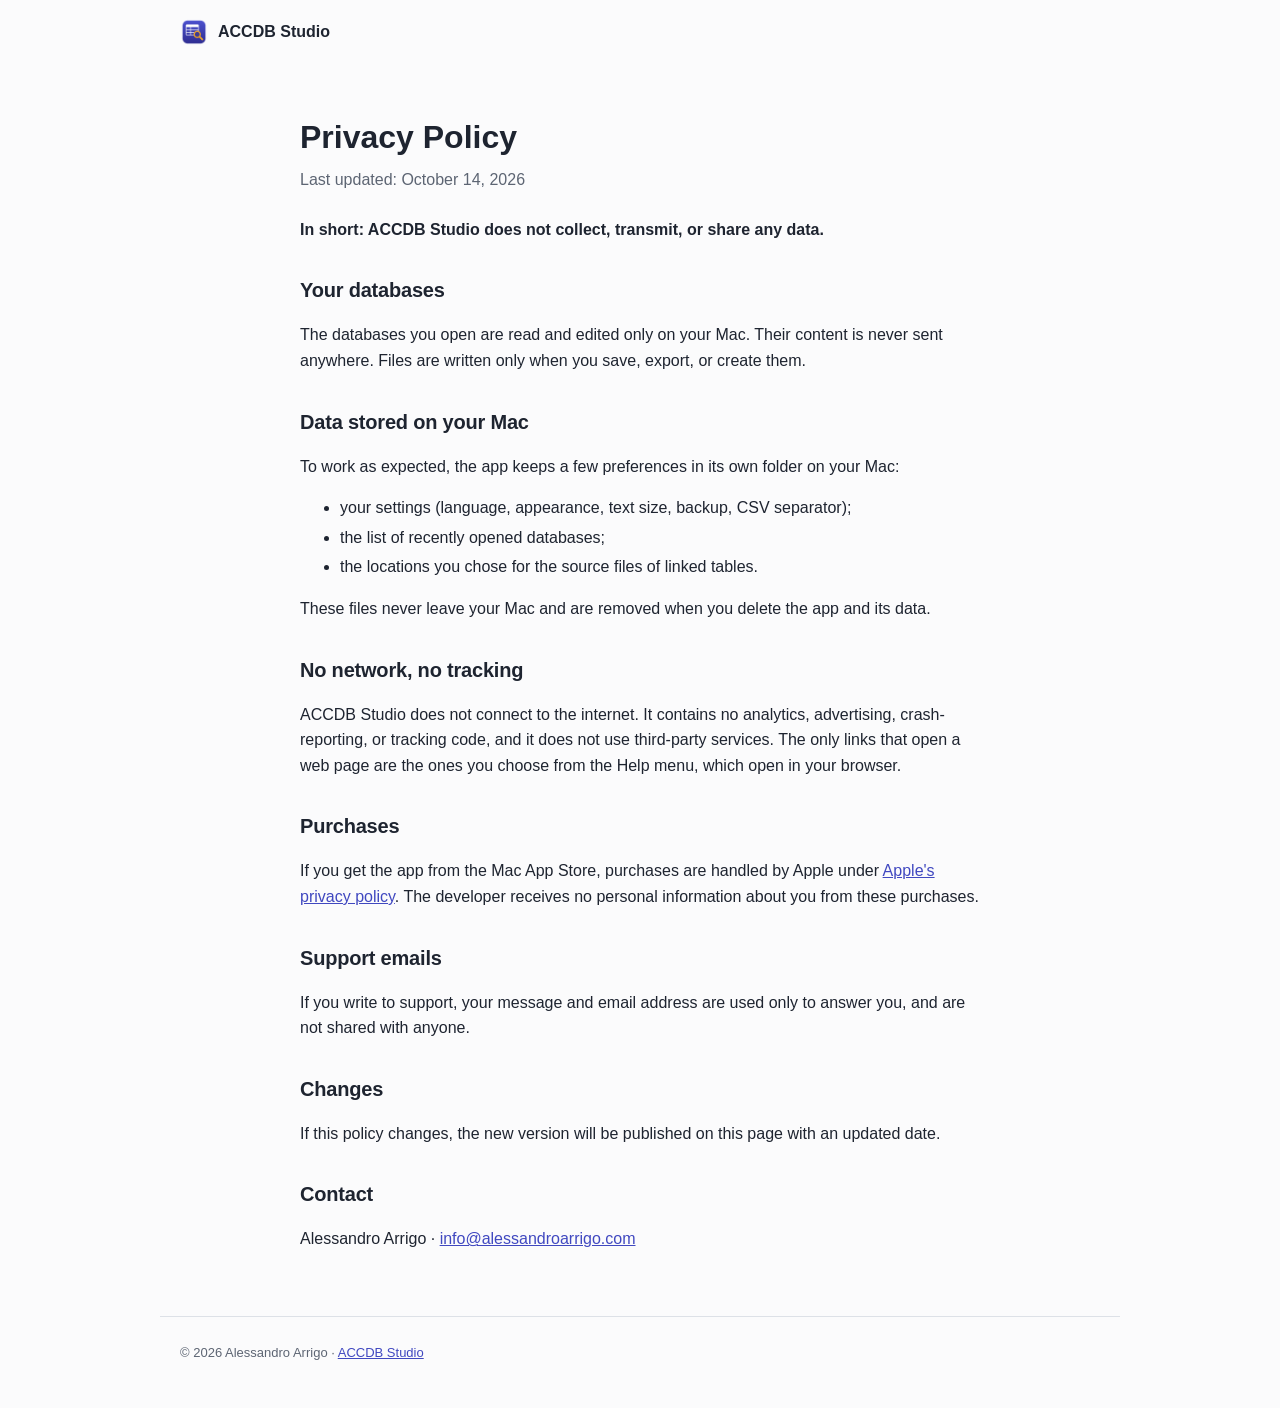
==== privacy.html @ d4c4d699 "Pagina di supporto e informativa sulla privacy Co-Authored-By: Claude Opus 5.5 (1M context) <noreply" ====
<!doctype html>
<html lang="en">
<head>
  <meta charset="utf-8">
  <meta name="viewport" content="width=device-width, initial-scale=1">
  <title>Privacy Policy — ACCDB Studio</title>
  <meta name="description" content="ACCDB Studio does not collect, transmit, or share any personal data.">
  <link rel="icon" href="favicon.png">
  <link rel="stylesheet" href="style.css">
</head>
<body>
<header>
  <nav><img src="icon.png" alt=""><a href="./">ACCDB Studio</a></nav>
</header>

<main class="prose">
  <h1>Privacy Policy</h1>
  <p class="date">Last updated: October 14, 2026</p>

  <p><b>In short: ACCDB Studio does not collect, transmit, or share any data.</b></p>

  <h2>Your databases</h2>
  <p>The databases you open are read and edited only on your Mac. Their content is never sent anywhere.
     Files are written only when you save, export, or create them.</p>

  <h2>Data stored on your Mac</h2>
  <p>To work as expected, the app keeps a few preferences in its own folder on your Mac:</p>
  <ul>
    <li>your settings (language, appearance, text size, backup, CSV separator);</li>
    <li>the list of recently opened databases;</li>
    <li>the locations you chose for the source files of linked tables.</li>
  </ul>
  <p>These files never leave your Mac and are removed when you delete the app and its data.</p>

  <h2>No network, no tracking</h2>
  <p>ACCDB Studio does not connect to the internet. It contains no analytics, advertising, crash-reporting,
     or tracking code, and it does not use third-party services. The only links that open a web page are the
     ones you choose from the Help menu, which open in your browser.</p>

  <h2>Purchases</h2>
  <p>If you get the app from the Mac App Store, purchases are handled by Apple under
     <a href="https://www.apple.com/legal/privacy/">Apple's privacy policy</a>. The developer receives no personal
     information about you from these purchases.</p>

  <h2>Support emails</h2>
  <p>If you write to support, your message and email address are used only to answer you, and are not shared
     with anyone.</p>

  <h2>Changes</h2>
  <p>If this policy changes, the new version will be published on this page with an updated date.</p>

  <h2>Contact</h2>
  <p>Alessandro Arrigo · <a href="mailto:info@alessandroarrigo.com">info@alessandroarrigo.com</a></p>
</main>

<footer>
  <p>© 2026 Alessandro Arrigo · <a href="./">ACCDB Studio</a></p>
</footer>
</body>
</html>
---- style.css ----
:root {
  --ink: #1e2430;
  --muted: #5d6573;
  --paper: #fbfbfc;
  --card: #ffffff;
  --line: #dde1e7;
  --accent: #4048c0;
  --accent-soft: #e2e4fa;
  --amber: #f5a623;
}
@media (prefers-color-scheme: dark) {
  :root {
    --ink: #e4e7ec;
    --muted: #a0a8b6;
    --paper: #1c1f26;
    --card: #23272f;
    --line: #343a46;
    --accent: #9aa2ff;
    --accent-soft: #2e3266;
  }
}
* { box-sizing: border-box; }
html { -webkit-text-size-adjust: 100%; }
body {
  margin: 0;
  background: var(--paper);
  color: var(--ink);
  font: 16px/1.6 -apple-system, BlinkMacSystemFont, "SF Pro Text", "Segoe UI", Helvetica, Arial, sans-serif;
}
a { color: var(--accent); }
main, header, footer { max-width: 960px; margin: 0 auto; padding: 0 20px; }

.hero { text-align: center; padding: 64px 20px 40px; }
.hero img { width: 128px; height: 128px; }
.hero h1 { font-size: 40px; margin: 12px 0 4px; letter-spacing: -0.02em; }
.hero p { font-size: 19px; color: var(--muted); margin: 0 auto; max-width: 620px; }
.badge {
  display: inline-block; margin-top: 22px; padding: 7px 16px; border-radius: 999px;
  background: var(--accent-soft); color: var(--accent); font-weight: 600; font-size: 14px;
}

h2 { font-size: 24px; margin: 48px 0 16px; letter-spacing: -0.01em; }
.grid { display: grid; grid-template-columns: repeat(auto-fill, minmax(260px, 1fr)); gap: 14px; }
.card { background: var(--card); border: 1px solid var(--line); border-radius: 12px; padding: 18px 20px; }
.card h3 { margin: 0 0 6px; font-size: 16px; }
.card p { margin: 0; color: var(--muted); font-size: 14.5px; }

dl { margin: 0; }
dt { font-weight: 600; margin-top: 18px; }
dd { margin: 4px 0 0; color: var(--muted); }

.contact {
  background: var(--card); border: 1px solid var(--line); border-left: 4px solid var(--amber);
  border-radius: 12px; padding: 18px 22px; margin-top: 8px;
}
.contact p { margin: 4px 0; }

.prose { max-width: 720px; }
.prose h1 { font-size: 32px; margin: 48px 0 4px; }
.prose .date { color: var(--muted); margin: 0 0 24px; }
.prose h2 { font-size: 20px; margin: 32px 0 8px; }
.prose li { margin: 4px 0; }

nav { display: flex; align-items: center; gap: 10px; padding: 18px 0; }
nav img { width: 28px; height: 28px; }
nav a { color: var(--ink); text-decoration: none; font-weight: 600; }

footer {
  margin-top: 64px; padding-top: 22px; padding-bottom: 40px; border-top: 1px solid var(--line);
  color: var(--muted); font-size: 13px;
}
footer p { margin: 4px 0; }

@media (max-width: 520px) {
  .hero { padding-top: 40px; }
  .hero h1 { font-size: 32px; }
  .hero p { font-size: 17px; }
}
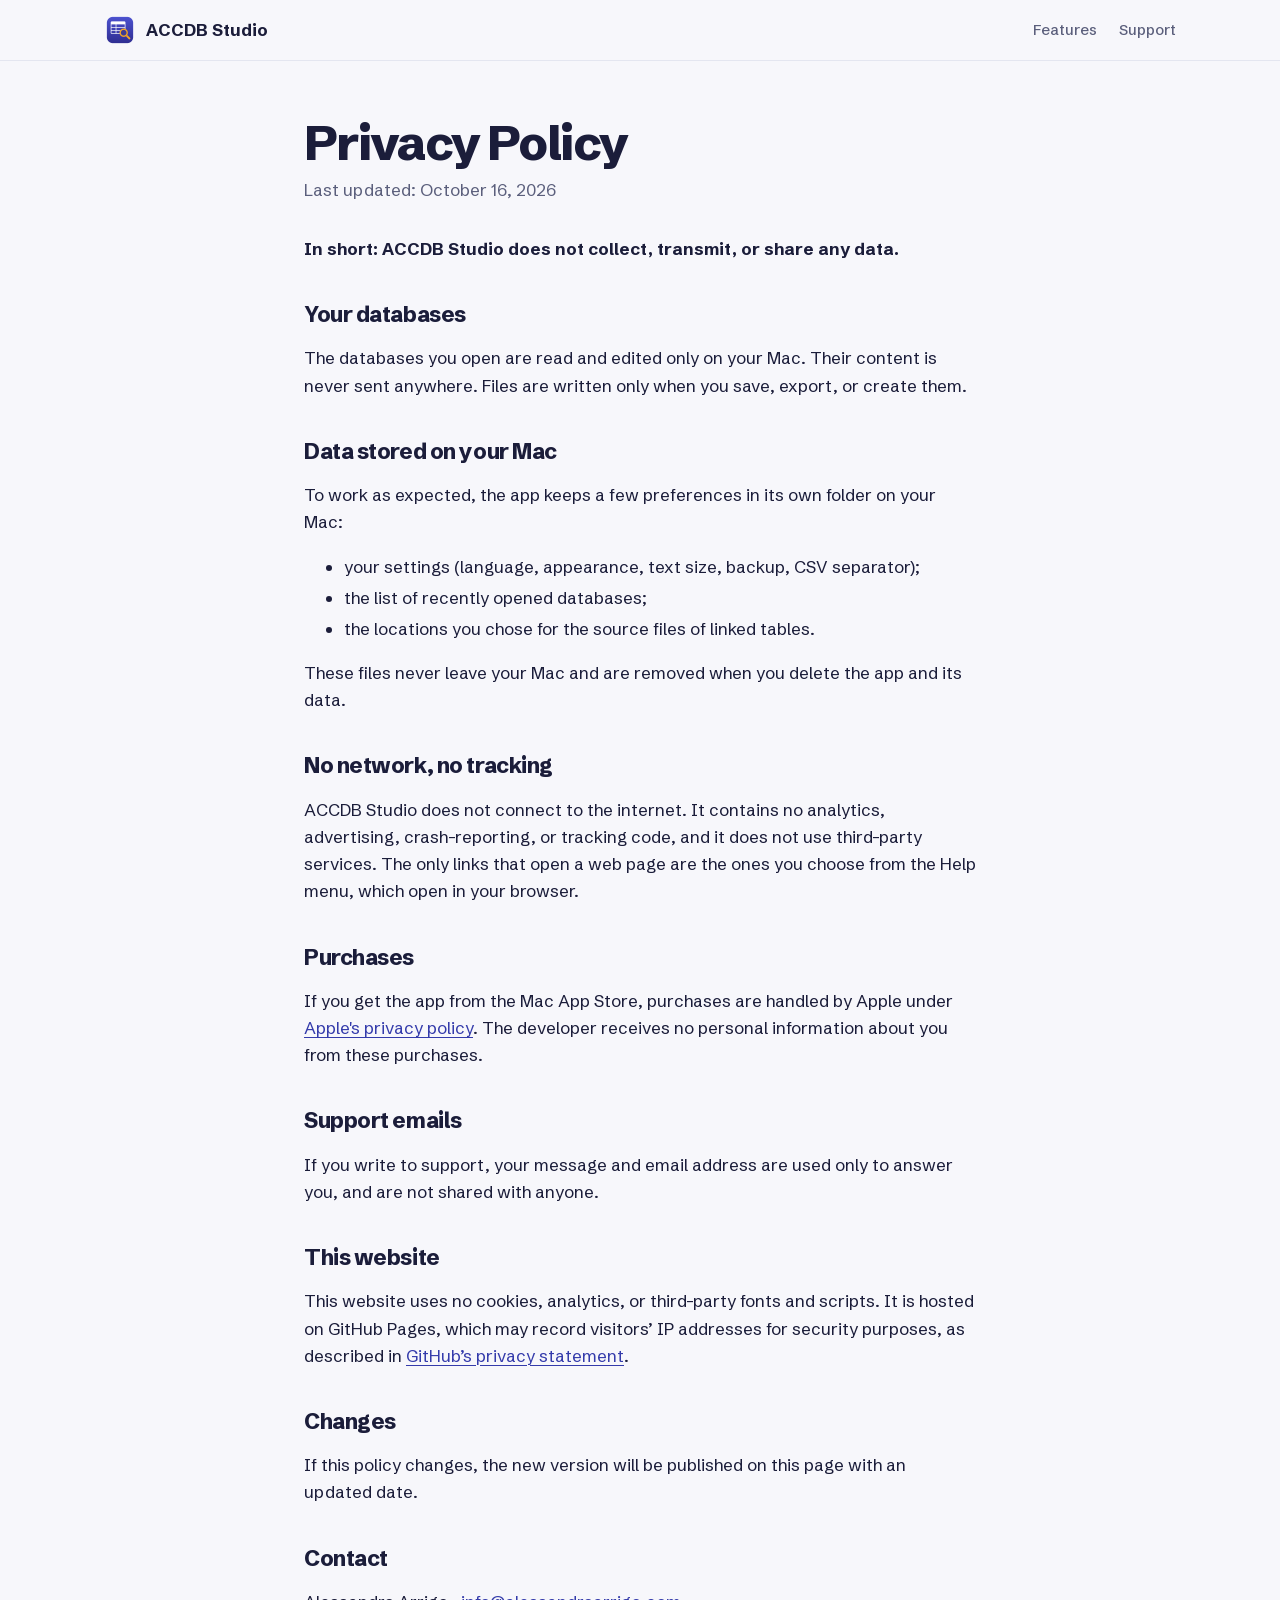
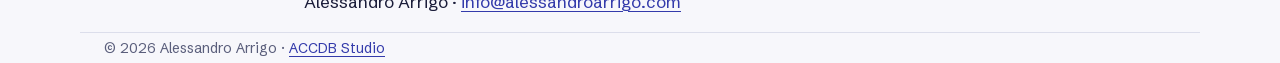
==== commit 8b8ca083: "New design with screenshots, self-hosted fonts, updated content - Screenshot carousel (datasheet, fi" ====
--- a/privacy.html
+++ b/privacy.html
@@ -5,17 +5,24 @@
   <meta name="viewport" content="width=device-width, initial-scale=1">
   <title>Privacy Policy — ACCDB Studio</title>
   <meta name="description" content="ACCDB Studio does not collect, transmit, or share any personal data.">
+  <meta name="color-scheme" content="light dark">
   <link rel="icon" href="favicon.png">
   <link rel="stylesheet" href="style.css">
 </head>
 <body>
-<header>
-  <nav><img src="icon.png" alt=""><a href="./">ACCDB Studio</a></nav>
+<header class="top">
+  <div class="wrap top-row">
+    <a class="brand" href="./"><img src="icon.png" alt="" width="32" height="32"><span>ACCDB Studio</span></a>
+    <nav aria-label="Sections">
+      <a href="./#features">Features</a>
+      <a href="./#support">Support</a>
+    </nav>
+  </div>
 </header>
 
-<main class="prose">
+<main class="wrap prose">
   <h1>Privacy Policy</h1>
-  <p class="date">Last updated: October 14, 2026</p>
+  <p class="date">Last updated: October 16, 2026</p>
 
   <p><b>In short: ACCDB Studio does not collect, transmit, or share any data.</b></p>
 
@@ -46,6 +53,11 @@
   <p>If you write to support, your message and email address are used only to answer you, and are not shared
      with anyone.</p>
 
+  <h2>This website</h2>
+  <p>This website uses no cookies, analytics, or third-party fonts and scripts. It is hosted on GitHub Pages, which
+     may record visitors’ IP addresses for security purposes, as described in
+     <a href="https://docs.github.com/en/site-policy/privacy-policies/github-general-privacy-statement">GitHub’s privacy statement</a>.</p>
+
   <h2>Changes</h2>
   <p>If this policy changes, the new version will be published on this page with an updated date.</p>
 
@@ -53,7 +65,7 @@
   <p>Alessandro Arrigo · <a href="mailto:info@alessandroarrigo.com">info@alessandroarrigo.com</a></p>
 </main>
 
-<footer>
+<footer class="wrap">
   <p>© 2026 Alessandro Arrigo · <a href="./">ACCDB Studio</a></p>
 </footer>
 </body>
--- a/style.css
+++ b/style.css
@@ -1,78 +1,236 @@
+/* ACCDB Studio — sito di supporto. Font ospitati qui (licenza SIL OFL, vedi fonts/). */
+@font-face {
+  font-family: "Schibsted Grotesk";
+  src: url("fonts/schibsted-grotesk-latin.woff2") format("woff2");
+  font-weight: 400 900;
+  font-display: swap;
+  unicode-range: U+0000-00FF, U+0131, U+0152-0153, U+02BB-02BC, U+02C6, U+02DA, U+02DC, U+0304, U+0308, U+0329,
+    U+2000-206F, U+20AC, U+2122, U+2191, U+2193, U+2212, U+2215, U+FEFF, U+FFFD;
+}
+@font-face {
+  font-family: "Schibsted Grotesk";
+  src: url("fonts/schibsted-grotesk-latin-ext.woff2") format("woff2");
+  font-weight: 400 900;
+  font-display: swap;
+  unicode-range: U+0100-02BA, U+02BD-02C5, U+02C7-02CC, U+02CE-02D7, U+02DD-02FF, U+0304, U+0308, U+0329,
+    U+1D00-1DBF, U+1E00-1E9F, U+1EF2-1EFF, U+2020, U+20A0-20AB, U+20AD-20C0, U+2113, U+2C60-2C7F, U+A720-A7FF;
+}
+@font-face {
+  font-family: "Spline Sans Mono";
+  src: url("fonts/spline-sans-mono-latin.woff2") format("woff2");
+  font-weight: 400 600;
+  font-display: swap;
+}
+
 :root {
-  --ink: #1e2430;
-  --muted: #5d6573;
-  --paper: #fbfbfc;
-  --card: #ffffff;
-  --line: #dde1e7;
-  --accent: #4048c0;
-  --accent-soft: #e2e4fa;
+  --night: #1b1d3a;      /* testo */
+  --muted: #5b5f7c;
+  --paper: #f7f7fb;      /* sfondo */
+  --raised: #ffffff;
+  --grid: #dcdeeb;       /* linee della griglia, come nel foglio dati */
+  --indigo: #4048c0;
+  --indigo-ink: #343bab; /* link e testo in indaco (contrasto AA) */
+  --indigo-wash: #e6e7fa;
   --amber: #f5a623;
+  --shadow: 0 1px 2px rgb(27 29 58 / 0.06), 0 24px 60px -24px rgb(27 29 58 / 0.35);
+  --sans: "Schibsted Grotesk", -apple-system, BlinkMacSystemFont, "Helvetica Neue", sans-serif;
+  --mono: "Spline Sans Mono", ui-monospace, "SF Mono", Menlo, monospace;
+  color-scheme: light dark;
 }
 @media (prefers-color-scheme: dark) {
   :root {
-    --ink: #e4e7ec;
-    --muted: #a0a8b6;
-    --paper: #1c1f26;
-    --card: #23272f;
-    --line: #343a46;
-    --accent: #9aa2ff;
-    --accent-soft: #2e3266;
+    --night: #e8e9f5;
+    --muted: #a3a7c4;
+    --paper: #14152b;
+    --raised: #1d1f3a;
+    --grid: #30335a;
+    --indigo: #8e96ff;
+    --indigo-ink: #a9afff;
+    --indigo-wash: #272a5c;
+    --shadow: 0 1px 2px rgb(0 0 0 / 0.3), 0 24px 60px -20px rgb(0 0 0 / 0.7);
   }
 }
+
 * { box-sizing: border-box; }
-html { -webkit-text-size-adjust: 100%; }
+html { -webkit-text-size-adjust: 100%; scroll-padding-top: 76px; }
+@media (prefers-reduced-motion: no-preference) { html { scroll-behavior: smooth; } }
 body {
   margin: 0;
   background: var(--paper);
-  color: var(--ink);
-  font: 16px/1.6 -apple-system, BlinkMacSystemFont, "SF Pro Text", "Segoe UI", Helvetica, Arial, sans-serif;
-}
-a { color: var(--accent); }
-main, header, footer { max-width: 960px; margin: 0 auto; padding: 0 20px; }
-
-.hero { text-align: center; padding: 64px 20px 40px; }
-.hero img { width: 128px; height: 128px; }
-.hero h1 { font-size: 40px; margin: 12px 0 4px; letter-spacing: -0.02em; }
-.hero p { font-size: 19px; color: var(--muted); margin: 0 auto; max-width: 620px; }
-.badge {
-  display: inline-block; margin-top: 22px; padding: 7px 16px; border-radius: 999px;
-  background: var(--accent-soft); color: var(--accent); font-weight: 600; font-size: 14px;
-}
-
-h2 { font-size: 24px; margin: 48px 0 16px; letter-spacing: -0.01em; }
-.grid { display: grid; grid-template-columns: repeat(auto-fill, minmax(260px, 1fr)); gap: 14px; }
-.card { background: var(--card); border: 1px solid var(--line); border-radius: 12px; padding: 18px 20px; }
-.card h3 { margin: 0 0 6px; font-size: 16px; }
-.card p { margin: 0; color: var(--muted); font-size: 14.5px; }
-
-dl { margin: 0; }
-dt { font-weight: 600; margin-top: 18px; }
-dd { margin: 4px 0 0; color: var(--muted); }
+  color: var(--night);
+  font: 400 17px/1.6 var(--sans);
+  font-kerning: normal;
+  -webkit-font-smoothing: antialiased;
+}
+img { max-width: 100%; height: auto; display: block; }
+a { color: var(--indigo-ink); text-underline-offset: 0.18em; text-decoration-thickness: 1px; }
+a:hover { text-decoration-thickness: 2px; }
+code { font: 500 0.88em var(--mono); letter-spacing: -0.01em; }
+:focus-visible { outline: 2px solid var(--indigo); outline-offset: 3px; border-radius: 4px; }
+
+.wrap { max-width: 1120px; margin: 0 auto; padding: 0 24px; }
+.visually-hidden {
+  position: absolute; width: 1px; height: 1px; overflow: hidden; clip-path: inset(50%); white-space: nowrap;
+}
+.skip { position: absolute; left: 16px; top: -48px; padding: 8px 14px; background: var(--raised); border-radius: 6px; z-index: 10; }
+.skip:focus { top: 12px; }
+
+/* intestazione */
+.top {
+  position: sticky; top: 0; z-index: 5;
+  background: color-mix(in srgb, var(--paper) 86%, transparent);
+  backdrop-filter: saturate(1.4) blur(14px);
+  -webkit-backdrop-filter: saturate(1.4) blur(14px);
+  border-bottom: 1px solid color-mix(in srgb, var(--grid) 70%, transparent);
+}
+.top-row { display: flex; align-items: center; justify-content: space-between; height: 60px; gap: 16px; }
+.brand { display: flex; align-items: center; gap: 10px; color: var(--night); text-decoration: none; font-weight: 700; font-size: 17px; }
+.top nav { display: flex; gap: 22px; }
+.top nav a { color: var(--muted); text-decoration: none; font-size: 15px; font-weight: 500; }
+.top nav a:hover { color: var(--night); }
+
+/* apertura */
+.hero {
+  display: grid; grid-template-columns: 1fr auto; align-items: center; gap: 40px;
+  padding-top: 88px; padding-bottom: 56px;
+}
+.hero h1 {
+  margin: 0; max-width: 18ch;
+  font-size: clamp(40px, 6.4vw, 76px); line-height: 1.02; font-weight: 800; letter-spacing: -0.035em;
+  text-wrap: balance;
+}
+.lede { margin: 24px 0 0; max-width: 34em; font-size: clamp(18px, 2vw, 21px); line-height: 1.5; color: var(--muted); }
+.lede code { color: var(--night); }
+.store { margin: 32px 0 0; display: flex; flex-wrap: wrap; align-items: center; gap: 12px 18px; }
+.store-badge {
+  display: inline-block; padding: 10px 18px; border-radius: 10px;
+  background: var(--night); color: var(--paper); font-weight: 600; font-size: 15px;
+}
+.req { color: var(--muted); font-size: 15px; }
+.hero-icon { width: 168px; filter: drop-shadow(0 18px 30px rgb(27 29 58 / 0.25)); }
+
+/* carosello */
+.showcase { padding: 8px 0 24px; }
+.tabs {
+  display: flex; flex-wrap: wrap; gap: 4px; margin: 0 0 18px; padding: 4px;
+  width: fit-content; max-width: 100%;
+  background: var(--raised); border: 1px solid var(--grid); border-radius: 12px;
+}
+.tabs button {
+  font: 600 15px var(--sans); color: var(--muted);
+  background: none; border: 0; border-radius: 8px; padding: 8px 14px; cursor: pointer;
+}
+.tabs button:hover { color: var(--night); }
+.tabs button[aria-selected="true"] { background: var(--indigo); color: #fff; }
+@media (prefers-color-scheme: dark) { .tabs button[aria-selected="true"] { color: #14152b; } }
+
+.window {
+  border-radius: 14px; overflow: hidden;
+  background: var(--raised); border: 1px solid var(--grid); box-shadow: var(--shadow);
+}
+.window-bar { display: flex; gap: 8px; padding: 11px 14px; border-bottom: 1px solid var(--grid); }
+.window-bar i { width: 12px; height: 12px; border-radius: 50%; background: var(--grid); }
+.window-bar i:nth-child(1) { background: #ff5f57; }
+.window-bar i:nth-child(2) { background: #febc2e; }
+.window-bar i:nth-child(3) { background: #28c840; }
+
+.slides {
+  display: flex; overflow-x: auto; scroll-snap-type: x mandatory; overscroll-behavior-x: contain;
+  scrollbar-width: none;
+}
+.slides::-webkit-scrollbar { display: none; }
+.slide { flex: 0 0 100%; margin: 0; scroll-snap-align: start; }
+.slide img { width: 100%; aspect-ratio: 5 / 3; }
+.slide figcaption {
+  padding: 16px 22px 18px; border-top: 1px solid var(--grid);
+  font-size: 16px; color: var(--muted); max-width: 64em;
+}
+
+.slide-nav { display: flex; align-items: center; justify-content: center; gap: 14px; margin-top: 16px; }
+.arrow {
+  width: 40px; height: 40px; border-radius: 50%; cursor: pointer;
+  border: 1px solid var(--grid); background: var(--raised); color: var(--night);
+  font: 400 24px/1 var(--sans); padding-bottom: 3px;
+}
+.arrow:hover { border-color: var(--indigo); color: var(--indigo-ink); }
+.counter { font-size: 14px; color: var(--muted); min-width: 4.5em; text-align: center; font-variant-numeric: tabular-nums; }
+
+/* sezioni */
+h2 { font-size: clamp(28px, 3.4vw, 38px); line-height: 1.15; font-weight: 750; letter-spacing: -0.02em; margin: 0 0 24px; }
+.features, .files, .support { padding-top: 88px; }
+
+/* funzioni come righe di un foglio dati: nome a sinistra, descrizione a destra */
+.sheet {
+  margin: 0; border: 1px solid var(--grid); border-radius: 12px; overflow: hidden; background: var(--raised);
+}
+.sheet > div { display: grid; grid-template-columns: minmax(180px, 280px) 1fr; }
+.sheet > div + div { border-top: 1px solid var(--grid); }
+.sheet dt {
+  padding: 16px 20px; font-weight: 650; border-right: 1px solid var(--grid);
+  background: color-mix(in srgb, var(--indigo-wash) 45%, var(--raised));
+}
+.sheet dd { margin: 0; padding: 16px 22px; color: var(--muted); max-width: 46em; }
+
+/* versioni di Access in ordine */
+.files p { margin: 0; max-width: 40em; font-size: 19px; }
+.versions { list-style: none; margin: 28px 0 0; padding: 0; display: flex; flex-wrap: wrap; }
+.versions li {
+  position: relative; padding: 22px 18px 0 0; min-width: 72px;
+  font-weight: 700; font-size: 20px; font-variant-numeric: tabular-nums; letter-spacing: -0.01em;
+}
+.versions li::before {
+  content: ""; position: absolute; left: 0; right: 0; top: 7px; height: 2px; background: var(--grid);
+}
+.versions li::after {
+  content: ""; position: absolute; left: 0; top: 2px; width: 12px; height: 12px; border-radius: 50%;
+  background: var(--raised); border: 2px solid var(--indigo);
+}
+.versions li:last-child::after { background: var(--amber); border-color: var(--amber); }
+
+/* domande */
+.faq { border-top: 1px solid var(--grid); max-width: 820px; }
+.faq details { border-bottom: 1px solid var(--grid); }
+.faq summary {
+  cursor: pointer; list-style: none; padding: 18px 40px 18px 0; position: relative;
+  font-weight: 600; font-size: 18px;
+}
+.faq summary::-webkit-details-marker { display: none; }
+.faq summary::after {
+  content: "+"; position: absolute; right: 6px; top: 50%; translate: 0 -52%;
+  font-size: 24px; font-weight: 400; color: var(--indigo-ink);
+}
+.faq details[open] summary::after { content: "−"; }
+.faq details p { margin: -4px 0 20px; color: var(--muted); max-width: 40em; }
 
 .contact {
-  background: var(--card); border: 1px solid var(--line); border-left: 4px solid var(--amber);
-  border-radius: 12px; padding: 18px 22px; margin-top: 8px;
-}
-.contact p { margin: 4px 0; }
-
-.prose { max-width: 720px; }
-.prose h1 { font-size: 32px; margin: 48px 0 4px; }
-.prose .date { color: var(--muted); margin: 0 0 24px; }
-.prose h2 { font-size: 20px; margin: 32px 0 8px; }
+  margin: 36px 0 0; padding: 18px 22px; max-width: 820px;
+  border-radius: 12px; background: var(--raised); border: 1px solid var(--grid); border-left: 4px solid var(--amber);
+}
+
+footer { margin-top: 96px; padding-top: 24px; padding-bottom: 48px; border-top: 1px solid var(--grid); color: var(--muted); font-size: 14px; }
+footer p { margin: 4px 0; max-width: 60em; }
+footer .fine { font-size: 13px; }
+
+/* informativa */
+.prose { max-width: 720px; padding-top: 56px; }
+.prose h1 { font-size: clamp(34px, 5vw, 48px); line-height: 1.1; font-weight: 800; letter-spacing: -0.03em; margin: 0 0 6px; }
+.prose .date { color: var(--muted); margin: 0 0 32px; }
+.prose h2 { font-size: 22px; margin: 40px 0 8px; }
 .prose li { margin: 4px 0; }
 
-nav { display: flex; align-items: center; gap: 10px; padding: 18px 0; }
-nav img { width: 28px; height: 28px; }
-nav a { color: var(--ink); text-decoration: none; font-weight: 600; }
-
-footer {
-  margin-top: 64px; padding-top: 22px; padding-bottom: 40px; border-top: 1px solid var(--line);
-  color: var(--muted); font-size: 13px;
-}
-footer p { margin: 4px 0; }
-
-@media (max-width: 520px) {
-  .hero { padding-top: 40px; }
-  .hero h1 { font-size: 32px; }
-  .hero p { font-size: 17px; }
-}
+@media (max-width: 760px) {
+  .wrap { padding: 0 16px; }
+  .top nav { gap: 14px; }
+  .top nav a[href="#files"] { display: none; }
+  .hero { grid-template-columns: 1fr; padding-top: 48px; gap: 28px; }
+  .hero-icon { order: -1; width: 96px; }
+  .sheet > div { grid-template-columns: 1fr; }
+  .sheet dt { border-right: 0; padding-bottom: 4px; background: none; }
+  .sheet dd { padding-top: 0; }
+  .features, .files, .support { padding-top: 64px; }
+  .slide figcaption { padding: 14px 16px; font-size: 15px; }
+}
+@media (max-width: 420px) {
+  .brand span { display: none; }
+  .tabs button { padding: 7px 10px; font-size: 14px; }
+}
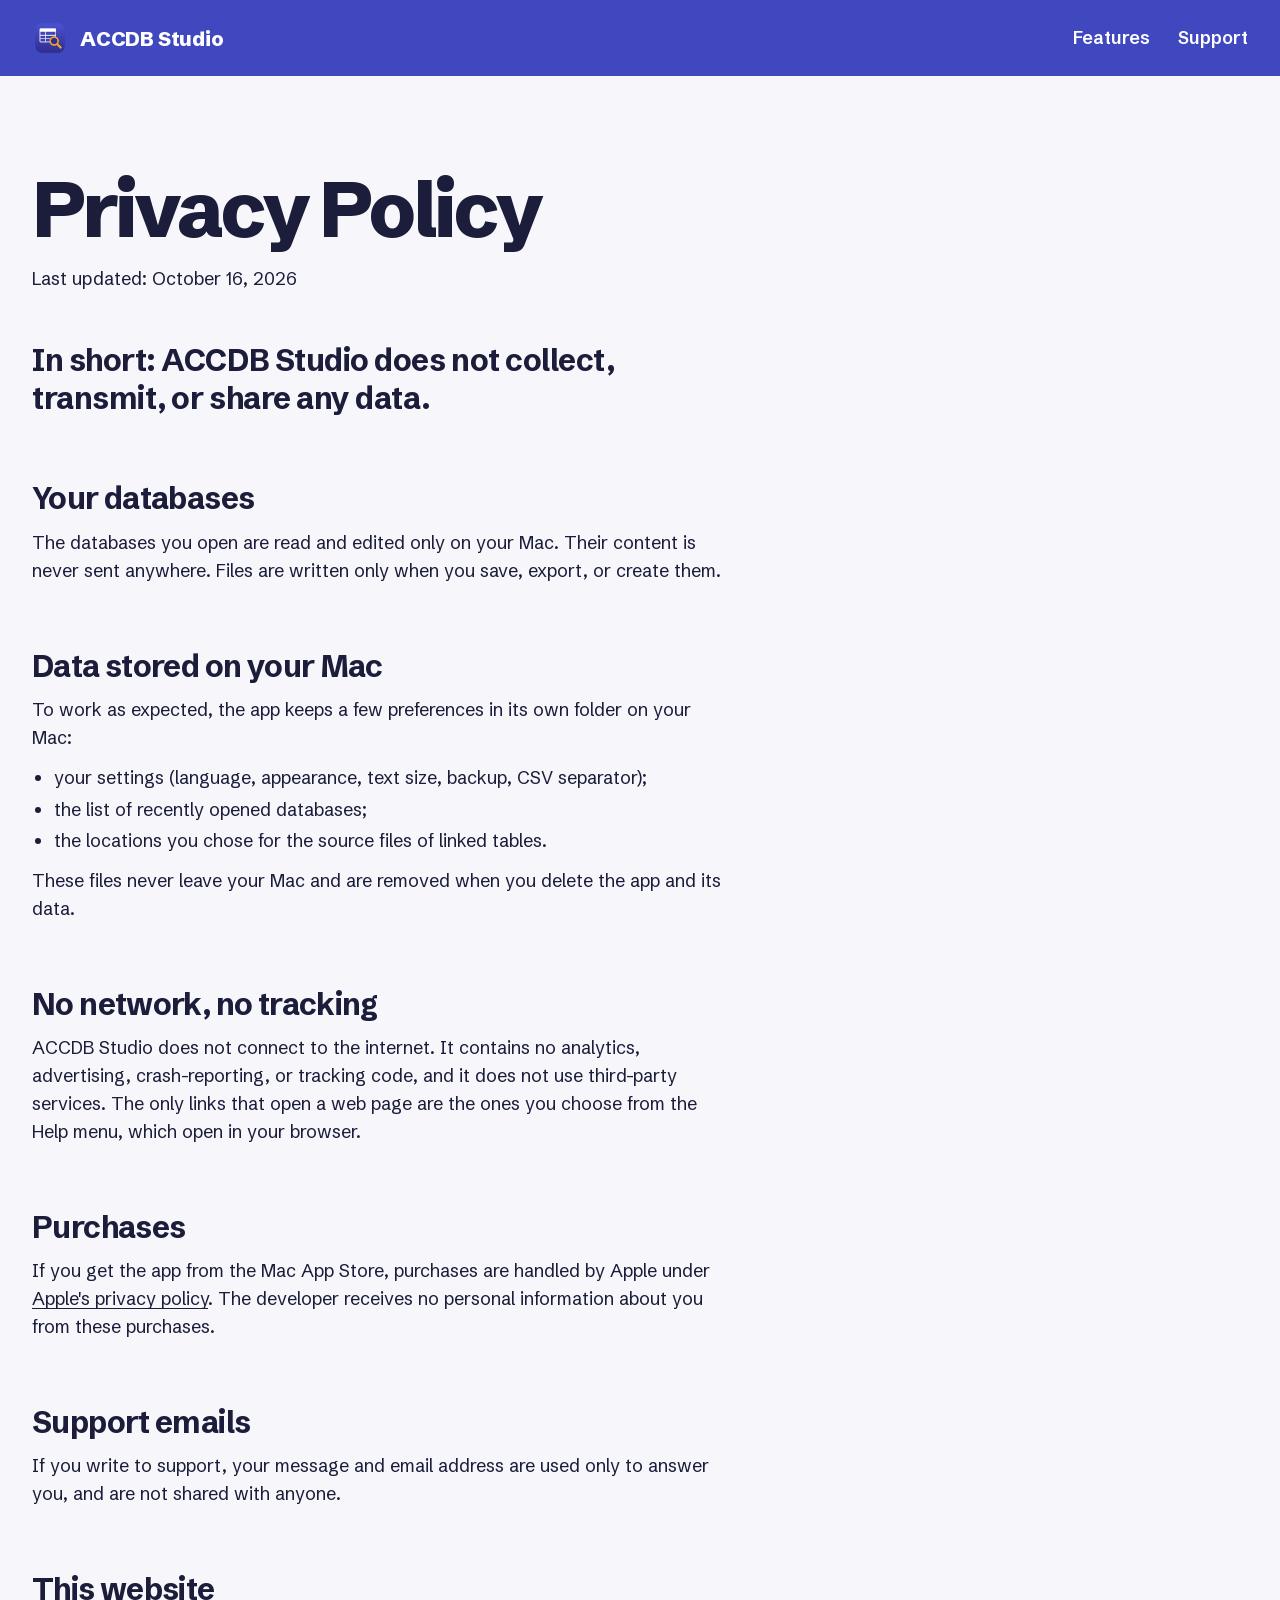
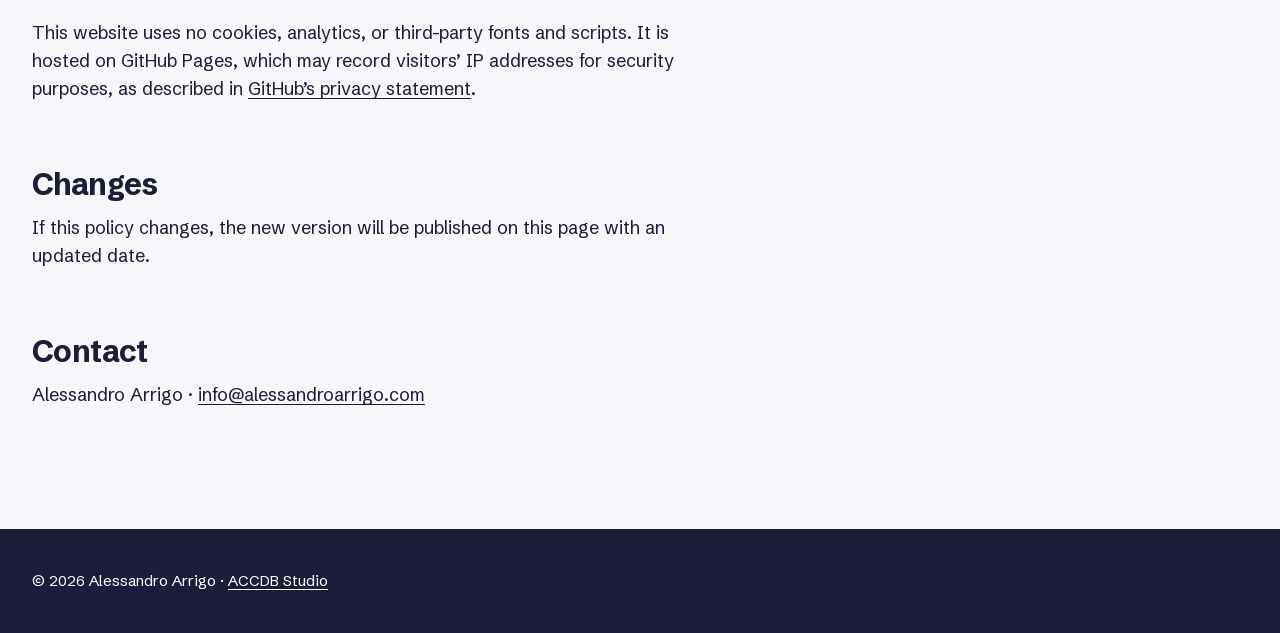
==== commit 3b3b7621: "Redesign: colour chapters, live search demo, file check, lighter support and footer - Full-bleed col" ====
--- a/privacy.html
+++ b/privacy.html
@@ -10,21 +10,21 @@
   <link rel="stylesheet" href="style.css">
 </head>
 <body>
-<header class="top">
-  <div class="wrap top-row">
-    <a class="brand" href="./"><img src="icon.png" alt="" width="32" height="32"><span>ACCDB Studio</span></a>
-    <nav aria-label="Sections">
+<header class="page-bar">
+  <nav class="bar" aria-label="Sections">
+    <a class="brand" href="./"><img src="icon.png" alt="" width="36" height="36"><span>ACCDB Studio</span></a>
+    <div class="bar-links">
       <a href="./#features">Features</a>
       <a href="./#support">Support</a>
-    </nav>
-  </div>
+    </div>
+  </nav>
 </header>
 
-<main class="wrap prose">
+<main class="prose">
   <h1>Privacy Policy</h1>
   <p class="date">Last updated: October 16, 2026</p>
 
-  <p><b>In short: ACCDB Studio does not collect, transmit, or share any data.</b></p>
+  <p class="short">In short: ACCDB Studio does not collect, transmit, or share any data.</p>
 
   <h2>Your databases</h2>
   <p>The databases you open are read and edited only on your Mac. Their content is never sent anywhere.
@@ -65,7 +65,7 @@
   <p>Alessandro Arrigo · <a href="mailto:info@alessandroarrigo.com">info@alessandroarrigo.com</a></p>
 </main>
 
-<footer class="wrap">
+<footer class="page-foot">
   <p>© 2026 Alessandro Arrigo · <a href="./">ACCDB Studio</a></p>
 </footer>
 </body>
--- a/style.css
+++ b/style.css
@@ -1,4 +1,5 @@
-/* ACCDB Studio — sito di supporto. Font ospitati qui (licenza SIL OFL, vedi fonts/). */
+/* ACCDB Studio — sito di supporto. Capitoli a colore pieno con i colori dell'icona.
+   Font ospitato qui (licenza SIL OFL, vedi fonts/). */
 @font-face {
   font-family: "Schibsted Grotesk";
   src: url("fonts/schibsted-grotesk-latin.woff2") format("woff2");
@@ -15,222 +16,360 @@
   unicode-range: U+0100-02BA, U+02BD-02C5, U+02C7-02CC, U+02CE-02D7, U+02DD-02FF, U+0304, U+0308, U+0329,
     U+1D00-1DBF, U+1E00-1E9F, U+1EF2-1EFF, U+2020, U+20A0-20AB, U+20AD-20C0, U+2113, U+2C60-2C7F, U+A720-A7FF;
 }
-@font-face {
-  font-family: "Spline Sans Mono";
-  src: url("fonts/spline-sans-mono-latin.woff2") format("woff2");
-  font-weight: 400 600;
-  font-display: swap;
-}
 
 :root {
-  --night: #1b1d3a;      /* testo */
-  --muted: #5b5f7c;
-  --paper: #f7f7fb;      /* sfondo */
-  --raised: #ffffff;
-  --grid: #dcdeeb;       /* linee della griglia, come nel foglio dati */
-  --indigo: #4048c0;
-  --indigo-ink: #343bab; /* link e testo in indaco (contrasto AA) */
-  --indigo-wash: #e6e7fa;
-  --amber: #f5a623;
-  --shadow: 0 1px 2px rgb(27 29 58 / 0.06), 0 24px 60px -24px rgb(27 29 58 / 0.35);
+  /* colori dell'icona */
+  --indigo: #4048c0;      /* campo d'apertura, titolo dell'assistenza */
+  --indigo-deep: #343a9e; /* la lente */
+  --amber: #f5a623;       /* la lente, l'azione */
+  --night: #1b1d3a;       /* inchiostro e capitoli scuri */
+  --night-step: #26294d;
+  --paper: #f7f7fb;
+  --paper-step: #e9eaf4;
+  --white: #ffffff;
+
+  --ink: var(--night);
+  --ground: var(--paper);
+  --ground-step: var(--paper-step);
+
+  /* cinque misure */
+  --s-display: clamp(44px, 6.6vw, 104px);
+  --s-head: clamp(24px, 2.4vw, 34px);
+  --s-lead: 20px;
+  --s-body: 18px;
+  --s-small: 15px;
+
+  --margin: 32px;
+  --gutter: 24px;
   --sans: "Schibsted Grotesk", -apple-system, BlinkMacSystemFont, "Helvetica Neue", sans-serif;
-  --mono: "Spline Sans Mono", ui-monospace, "SF Mono", Menlo, monospace;
+
+  --ease-out: cubic-bezier(0.22, 1, 0.36, 1);
+  --ease-in-out: cubic-bezier(0.76, 0, 0.24, 1);
+  --ease-soft: cubic-bezier(0.33, 1, 0.68, 1);
+  --t-press: 140ms;
+  --t-hover: 180ms;
+  --t-ui: 240ms;
+  --t-reveal: 800ms;
   color-scheme: light dark;
 }
 @media (prefers-color-scheme: dark) {
   :root {
-    --night: #e8e9f5;
-    --muted: #a3a7c4;
     --paper: #14152b;
-    --raised: #1d1f3a;
-    --grid: #30335a;
-    --indigo: #8e96ff;
-    --indigo-ink: #a9afff;
-    --indigo-wash: #272a5c;
-    --shadow: 0 1px 2px rgb(0 0 0 / 0.3), 0 24px 60px -20px rgb(0 0 0 / 0.7);
+    --paper-step: #1e2040;
+    --ink: #ecedf8;
+    --night: #0d0e20;
+    --night-step: #191b38;
   }
 }
 
 * { box-sizing: border-box; }
-html { -webkit-text-size-adjust: 100%; scroll-padding-top: 76px; }
+html { -webkit-text-size-adjust: 100%; }
 @media (prefers-reduced-motion: no-preference) { html { scroll-behavior: smooth; } }
 body {
   margin: 0;
-  background: var(--paper);
-  color: var(--night);
-  font: 400 17px/1.6 var(--sans);
+  background: var(--ground);
+  color: var(--ink);
+  font: 400 var(--s-body)/1.55 var(--sans);
   font-kerning: normal;
   -webkit-font-smoothing: antialiased;
 }
 img { max-width: 100%; height: auto; display: block; }
-a { color: var(--indigo-ink); text-underline-offset: 0.18em; text-decoration-thickness: 1px; }
-a:hover { text-decoration-thickness: 2px; }
-code { font: 500 0.88em var(--mono); letter-spacing: -0.01em; }
-:focus-visible { outline: 2px solid var(--indigo); outline-offset: 3px; border-radius: 4px; }
-
-.wrap { max-width: 1120px; margin: 0 auto; padding: 0 24px; }
+a { color: inherit; text-underline-offset: 0.18em; text-decoration-thickness: 0.07em; transition: text-decoration-color var(--t-hover) ease; }
+@media (hover: hover) and (pointer: fine) { a:hover { text-decoration-thickness: 0.12em; } }
+h1, h2, h3 { margin: 0; text-wrap: balance; }
+p { margin: 0; }
+button { font: inherit; color: inherit; }
+:focus-visible { outline: 3px solid var(--amber); outline-offset: 3px; }
+
+.grid {
+  display: grid; grid-template-columns: repeat(12, minmax(0, 1fr)); column-gap: var(--gutter);
+  padding-inline: var(--margin);
+}
+[hidden] { display: none !important; }
 .visually-hidden {
-  position: absolute; width: 1px; height: 1px; overflow: hidden; clip-path: inset(50%); white-space: nowrap;
-}
-.skip { position: absolute; left: 16px; top: -48px; padding: 8px 14px; background: var(--raised); border-radius: 6px; z-index: 10; }
+  position: absolute !important; width: 1px; height: 1px; overflow: hidden; clip-path: inset(50%); white-space: nowrap;
+}
+.skip { position: absolute; left: 16px; top: -60px; padding: 10px 16px; background: var(--amber); color: #1b1d3a; z-index: 10; }
 .skip:focus { top: 12px; }
 
-/* intestazione */
-.top {
-  position: sticky; top: 0; z-index: 5;
-  background: color-mix(in srgb, var(--paper) 86%, transparent);
-  backdrop-filter: saturate(1.4) blur(14px);
-  -webkit-backdrop-filter: saturate(1.4) blur(14px);
-  border-bottom: 1px solid color-mix(in srgb, var(--grid) 70%, transparent);
-}
-.top-row { display: flex; align-items: center; justify-content: space-between; height: 60px; gap: 16px; }
-.brand { display: flex; align-items: center; gap: 10px; color: var(--night); text-decoration: none; font-weight: 700; font-size: 17px; }
-.top nav { display: flex; gap: 22px; }
-.top nav a { color: var(--muted); text-decoration: none; font-size: 15px; font-weight: 500; }
-.top nav a:hover { color: var(--night); }
-
-/* apertura */
+/* pulsante: pillola piena, come la lente tagliata */
+.button {
+  display: inline-flex; align-items: center; min-height: 52px; padding: 0 28px; border-radius: 999px;
+  background: var(--amber); color: #1b1d3a; font-weight: 700; font-size: var(--s-body); text-decoration: none;
+  cursor: pointer; white-space: nowrap;
+  transition: transform var(--t-press) var(--ease-out), background-color var(--t-hover) ease, color var(--t-hover) ease;
+}
+.button:active { transform: scale(0.97); }
+.button-dark { background: #1b1d3a; color: #fff; }
+@media (hover: hover) and (pointer: fine) {
+  .button:hover { background: #fff; }
+  .button-dark:hover { background: var(--indigo); }
+}
+
+/* ---------- 1. apertura ---------- */
 .hero {
-  display: grid; grid-template-columns: 1fr auto; align-items: center; gap: 40px;
-  padding-top: 88px; padding-bottom: 56px;
-}
-.hero h1 {
-  margin: 0; max-width: 18ch;
-  font-size: clamp(40px, 6.4vw, 76px); line-height: 1.02; font-weight: 800; letter-spacing: -0.035em;
-  text-wrap: balance;
-}
-.lede { margin: 24px 0 0; max-width: 34em; font-size: clamp(18px, 2vw, 21px); line-height: 1.5; color: var(--muted); }
-.lede code { color: var(--night); }
-.store { margin: 32px 0 0; display: flex; flex-wrap: wrap; align-items: center; gap: 12px 18px; }
-.store-badge {
-  display: inline-block; padding: 10px 18px; border-radius: 10px;
-  background: var(--night); color: var(--paper); font-weight: 600; font-size: 15px;
-}
-.req { color: var(--muted); font-size: 15px; }
-.hero-icon { width: 168px; filter: drop-shadow(0 18px 30px rgb(27 29 58 / 0.25)); }
-
-/* carosello */
-.showcase { padding: 8px 0 24px; }
-.tabs {
-  display: flex; flex-wrap: wrap; gap: 4px; margin: 0 0 18px; padding: 4px;
-  width: fit-content; max-width: 100%;
-  background: var(--raised); border: 1px solid var(--grid); border-radius: 12px;
-}
-.tabs button {
-  font: 600 15px var(--sans); color: var(--muted);
-  background: none; border: 0; border-radius: 8px; padding: 8px 14px; cursor: pointer;
-}
-.tabs button:hover { color: var(--night); }
-.tabs button[aria-selected="true"] { background: var(--indigo); color: #fff; }
-@media (prefers-color-scheme: dark) { .tabs button[aria-selected="true"] { color: #14152b; } }
-
-.window {
-  border-radius: 14px; overflow: hidden;
-  background: var(--raised); border: 1px solid var(--grid); box-shadow: var(--shadow);
-}
-.window-bar { display: flex; gap: 8px; padding: 11px 14px; border-bottom: 1px solid var(--grid); }
-.window-bar i { width: 12px; height: 12px; border-radius: 50%; background: var(--grid); }
-.window-bar i:nth-child(1) { background: #ff5f57; }
-.window-bar i:nth-child(2) { background: #febc2e; }
-.window-bar i:nth-child(3) { background: #28c840; }
-
-.slides {
-  display: flex; overflow-x: auto; scroll-snap-type: x mandatory; overscroll-behavior-x: contain;
-  scrollbar-width: none;
-}
-.slides::-webkit-scrollbar { display: none; }
-.slide { flex: 0 0 100%; margin: 0; scroll-snap-align: start; }
-.slide img { width: 100%; aspect-ratio: 5 / 3; }
-.slide figcaption {
-  padding: 16px 22px 18px; border-top: 1px solid var(--grid);
-  font-size: 16px; color: var(--muted); max-width: 64em;
-}
-
-.slide-nav { display: flex; align-items: center; justify-content: center; gap: 14px; margin-top: 16px; }
-.arrow {
-  width: 40px; height: 40px; border-radius: 50%; cursor: pointer;
-  border: 1px solid var(--grid); background: var(--raised); color: var(--night);
-  font: 400 24px/1 var(--sans); padding-bottom: 3px;
-}
-.arrow:hover { border-color: var(--indigo); color: var(--indigo-ink); }
-.counter { font-size: 14px; color: var(--muted); min-width: 4.5em; text-align: center; font-variant-numeric: tabular-nums; }
-
-/* sezioni */
-h2 { font-size: clamp(28px, 3.4vw, 38px); line-height: 1.15; font-weight: 750; letter-spacing: -0.02em; margin: 0 0 24px; }
-.features, .files, .support { padding-top: 88px; }
-
-/* funzioni come righe di un foglio dati: nome a sinistra, descrizione a destra */
-.sheet {
-  margin: 0; border: 1px solid var(--grid); border-radius: 12px; overflow: hidden; background: var(--raised);
-}
-.sheet > div { display: grid; grid-template-columns: minmax(180px, 280px) 1fr; }
-.sheet > div + div { border-top: 1px solid var(--grid); }
-.sheet dt {
-  padding: 16px 20px; font-weight: 650; border-right: 1px solid var(--grid);
-  background: color-mix(in srgb, var(--indigo-wash) 45%, var(--raised));
-}
-.sheet dd { margin: 0; padding: 16px 22px; color: var(--muted); max-width: 46em; }
-
-/* versioni di Access in ordine */
-.files p { margin: 0; max-width: 40em; font-size: 19px; }
-.versions { list-style: none; margin: 28px 0 0; padding: 0; display: flex; flex-wrap: wrap; }
-.versions li {
-  position: relative; padding: 22px 18px 0 0; min-width: 72px;
-  font-weight: 700; font-size: 20px; font-variant-numeric: tabular-nums; letter-spacing: -0.01em;
-}
-.versions li::before {
-  content: ""; position: absolute; left: 0; right: 0; top: 7px; height: 2px; background: var(--grid);
-}
-.versions li::after {
-  content: ""; position: absolute; left: 0; top: 2px; width: 12px; height: 12px; border-radius: 50%;
-  background: var(--raised); border: 2px solid var(--indigo);
-}
-.versions li:last-child::after { background: var(--amber); border-color: var(--amber); }
-
-/* domande */
-.faq { border-top: 1px solid var(--grid); max-width: 820px; }
-.faq details { border-bottom: 1px solid var(--grid); }
-.faq summary {
-  cursor: pointer; list-style: none; padding: 18px 40px 18px 0; position: relative;
-  font-weight: 600; font-size: 18px;
-}
-.faq summary::-webkit-details-marker { display: none; }
-.faq summary::after {
-  content: "+"; position: absolute; right: 6px; top: 50%; translate: 0 -52%;
-  font-size: 24px; font-weight: 400; color: var(--indigo-ink);
-}
-.faq details[open] summary::after { content: "−"; }
-.faq details p { margin: -4px 0 20px; color: var(--muted); max-width: 40em; }
-
-.contact {
-  margin: 36px 0 0; padding: 18px 22px; max-width: 820px;
-  border-radius: 12px; background: var(--raised); border: 1px solid var(--grid); border-left: 4px solid var(--amber);
-}
-
-footer { margin-top: 96px; padding-top: 24px; padding-bottom: 48px; border-top: 1px solid var(--grid); color: var(--muted); font-size: 14px; }
-footer p { margin: 4px 0; max-width: 60em; }
-footer .fine { font-size: 13px; }
-
-/* informativa */
-.prose { max-width: 720px; padding-top: 56px; }
-.prose h1 { font-size: clamp(34px, 5vw, 48px); line-height: 1.1; font-weight: 800; letter-spacing: -0.03em; margin: 0 0 6px; }
-.prose .date { color: var(--muted); margin: 0 0 32px; }
-.prose h2 { font-size: 22px; margin: 40px 0 8px; }
+  position: relative; overflow: hidden; min-height: 100svh;
+  background: var(--indigo); color: #fff;
+  display: flex; flex-direction: column;
+}
+.lens {
+  position: absolute; width: 120vh; aspect-ratio: 1; left: 86%; top: 55%;
+  translate: -50% -50%; border-radius: 50%;
+  border: 15vh solid var(--amber); background: var(--indigo-deep);
+}
+.bar {
+  position: relative; z-index: 2; display: flex; justify-content: space-between; align-items: center;
+  padding: 24px var(--margin);
+}
+.brand { display: flex; align-items: center; gap: 12px; color: #fff; text-decoration: none; font-weight: 800; font-size: var(--s-lead); letter-spacing: -0.01em; }
+.bar-links { display: flex; gap: 28px; }
+.bar-links a { color: #fff; text-decoration: none; font-weight: 600; font-size: var(--s-body); }
+@media (hover: hover) and (pointer: fine) { .bar-links a:hover { text-decoration: underline; } }
+
+.hero-text {
+  position: relative; z-index: 1; margin: auto 0; padding: 0 var(--margin) 8vh calc(8vw);
+  max-width: 50vw;
+}
+.hero h1 { font-size: var(--s-display); line-height: 0.98; font-weight: 800; letter-spacing: -0.035em; }
+.lines .line { display: block; overflow: hidden; padding-bottom: 0.08em; margin-bottom: -0.08em; }
+.lines [data-line] { display: block; }
+.hero-lede { margin-top: 32px; max-width: 27em; font-size: var(--s-lead); line-height: 1.5; }
+.hero-act { margin-top: 36px; display: flex; flex-wrap: wrap; align-items: center; gap: 16px 24px; font-size: var(--s-small); line-height: 1.45; }
+
+/* ---------- 2. ricerca ---------- */
+.search { background: var(--night); color: #fff; min-height: 92svh; padding: 120px 0 96px; }
+.search .grid { row-gap: 0; }
+.search-intro { grid-column: 1 / span 6; font-size: var(--s-lead); max-width: 34em; }
+.query { grid-column: 1 / -1; position: relative; display: flex; align-items: center; margin-top: 56px; cursor: text; }
+.query input {
+  width: 100%; min-width: 0; border: 0; outline: 0; padding: 0; margin: 0; background: transparent; color: #fff;
+  font: 800 var(--s-display)/1.05 var(--sans); letter-spacing: -0.04em; caret-color: transparent;
+  -webkit-appearance: none; appearance: none;
+}
+.query input::-webkit-search-cancel-button { display: none; }
+.query:focus-within { outline: 3px solid var(--amber); outline-offset: 8px; }
+.caret { position: absolute; top: 12%; bottom: 12%; width: 0.1em; font-size: var(--s-display); background: var(--amber); left: var(--caret-x, 0); }
+@media (prefers-reduced-motion: no-preference) {
+  .caret { animation: blink 1.1s steps(1) infinite; }
+}
+@keyframes blink { 50% { opacity: 0; } }
+
+/* risposta: un frammento dell'app, a misura vera */
+.answer {
+  grid-column: 1 / span 6; margin-top: 48px; max-width: 600px;
+  background: #fff; color: #1b1d3a; border-radius: 10px; padding: 14px; font-size: var(--s-small);
+}
+.answer-head { padding: 4px 8px 12px; font-weight: 700; }
+.hits { list-style: none; margin: 0; padding: 0; display: grid; gap: 4px; }
+.hits li {
+  display: grid; grid-template-columns: 3em 1fr auto; gap: 12px; align-items: center;
+  padding: 10px 12px; border-radius: 6px; background: #f1f2f8;
+}
+.hits li:first-child { background: #dfe1f8; }
+.hit-n { color: #5b5f7c; font-variant-numeric: tabular-nums; text-align: right; }
+.hit-v { font-weight: 600; overflow: hidden; text-overflow: ellipsis; white-space: nowrap; }
+.hit-f { color: #5b5f7c; font-size: var(--s-small); }
+.hits mark { background: var(--amber); color: #1b1d3a; border-radius: 3px; padding: 0 2px; }
+.hits .none { grid-template-columns: 1fr; color: #5b5f7c; }
+.examples { grid-column: 1 / -1; margin-top: 56px; display: flex; gap: 12px; flex-wrap: wrap; }
+.examples button {
+  border: 0; background: var(--night-step); color: #fff; min-height: 48px; padding: 0 24px; border-radius: 999px;
+  font-size: var(--s-body); font-weight: 600; cursor: pointer;
+  transition: transform var(--t-press) var(--ease-out), background-color var(--t-hover) ease;
+}
+.examples button:active { transform: scale(0.96); }
+@media (hover: hover) and (pointer: fine) { .examples button:hover { background: var(--indigo); } }
+
+/* ---------- 3. funzioni ---------- */
+.features { display: grid; grid-template-columns: minmax(0, 7fr) minmax(0, 5fr); background: var(--ground); }
+.stage {
+  position: sticky; top: 0; height: 100svh; background: var(--indigo);
+  display: flex; align-items: center; justify-content: center; padding: 40px;
+}
+.shot-frame { position: relative; width: 100%; max-width: 900px; aspect-ratio: 5 / 3; border-radius: 10px; overflow: hidden; background: #fff; }
+.shot { position: absolute; inset: 0; opacity: 0; transition: opacity 420ms ease; }
+.shot.is-on { opacity: 1; }
+.shot img { width: 100%; height: 100%; object-fit: cover; object-position: left top; }
+.reading { padding: 120px var(--margin) 160px 7%; max-width: calc(44ch + 8% + var(--margin)); }
+.inline-shot { display: none; }
+.reading h2 { font-size: var(--s-head); line-height: 1.1; letter-spacing: -0.03em; font-weight: 800; }
+.block { min-height: 50svh; padding-top: 12svh; }
+.block:first-of-type { padding-top: 10svh; }
+.block h3 { font-size: var(--s-head); line-height: 1.12; letter-spacing: -0.02em; font-weight: 750; }
+.block p { margin-top: 16px; max-width: 44ch; }
+.show { margin-top: 24px !important; }
+.show button, .seg button {
+  border: 0; cursor: pointer; min-height: 44px; padding: 0 20px; border-radius: 999px;
+  background: var(--ground-step); font-weight: 700; font-size: var(--s-small);
+  transition: transform var(--t-press) var(--ease-out), background-color var(--t-hover) ease, color var(--t-hover) ease;
+}
+.show button:active, .seg button:active { transform: scale(0.96); }
+.block.is-current .show button { background: var(--indigo); color: #fff; }
+@media (hover: hover) and (pointer: fine) { .show button:hover, .seg button:hover { background: var(--amber); color: #1b1d3a; } }
+.seg { display: inline-flex; gap: 4px; margin-top: 24px; padding: 4px; border-radius: 999px; background: var(--ground-step); }
+.seg button { background: transparent; }
+.seg button[aria-checked="true"] { background: var(--indigo); color: #fff; }
+
+/* ---------- 4. file supportati ---------- */
+.files { background: var(--amber); color: #1b1d3a; padding: 140px 0 160px; min-height: 90svh; }
+.files-head { align-items: end; }
+.files h2 { grid-column: 1 / span 8; font-size: var(--s-display); line-height: 0.98; letter-spacing: -0.04em; font-weight: 800; }
+.files h2 .soft { color: #6d4a0e; }
+.check { grid-column: 9 / -1; justify-self: end; text-align: right; }
+.check p { margin-top: 12px; font-size: var(--s-small); max-width: 22em; }
+.verdict {
+  margin: 48px var(--margin) 0; padding: 24px 28px; border-radius: 10px;
+  background: #1b1d3a; color: #fff; font-size: var(--s-lead); display: block;
+}
+.verdict b { color: var(--amber); }
+.agenda { margin-top: 64px; }
+.types { grid-column: 1 / span 3; display: flex; flex-direction: column; gap: 6px; }
+.types button {
+  display: flex; flex-direction: column; align-items: flex-start; justify-content: center; gap: 2px;
+  min-height: 72px; padding: 0 20px; border: 0; border-radius: 8px; cursor: pointer; text-align: left;
+  background: #f8c766; color: #1b1d3a;
+  transition: background-color var(--t-hover) ease, transform var(--t-press) var(--ease-out);
+}
+.types button:active { transform: scale(0.98); }
+.types b { font-size: var(--s-lead); }
+.types span { font-size: var(--s-small); }
+.types button[aria-selected="true"] { background: #1b1d3a; color: #fff; }
+@media (hover: hover) and (pointer: fine) { .types button[aria-selected="false"]:hover { background: #fbd88f; } }
+.bands { grid-column: 4 / -1; }
+.bands ul { list-style: none; margin: 0; padding: 0; display: grid; gap: 4px; }
+.bands li {
+  display: grid; grid-template-columns: 7em 1fr auto; align-items: center; gap: 24px;
+  min-height: 84px; padding: 14px 24px; border-radius: 8px; background: #fbd88f;
+}
+.bands li:nth-child(even) { background: #f9cd75; }
+.bands li.is-match { background: #1b1d3a; color: #fff; }
+.yr { font-size: var(--s-lead); font-weight: 800; font-variant-numeric: tabular-nums; }
+.what { font-weight: 650; display: flex; flex-direction: column; }
+.what small { font-size: var(--s-small); font-weight: 400; }
+.ok { font-size: var(--s-small); font-weight: 600; text-align: right; }
+
+/* ---------- 5. assistenza ---------- */
+.support { padding-block: 140px 120px; background: var(--ground); row-gap: 32px; }
+.support h2 { grid-column: 1 / span 4; font-size: var(--s-head); line-height: 1.1; letter-spacing: -0.02em; font-weight: 800; }
+.faq { grid-column: 5 / -1; display: grid; grid-template-columns: 1fr 1fr; gap: 48px var(--gutter); }
+.qa h3 { font-size: var(--s-lead); line-height: 1.3; font-weight: 700; letter-spacing: -0.01em; }
+.qa p { margin-top: 8px; max-width: 34em; }
+
+/* ---------- 6. contatti ---------- */
+.contact { background: var(--night); color: #fff; padding-block: 56px; row-gap: 20px; align-items: start; }
+.contact-lead { grid-column: 1 / span 5; font-size: var(--s-lead); line-height: 1.4; font-weight: 700; }
+.contact-lead a { overflow-wrap: anywhere; }
+.contact-note { grid-column: 7 / -1; font-size: var(--s-small); line-height: 1.5; }
+.contact-note p { max-width: 40em; }
+.contact-note .button { margin-top: 16px; min-height: 40px; padding: 0 18px; font-size: var(--s-small); background: var(--night-step); color: #fff; }
+@media (hover: hover) and (pointer: fine) { .contact-note .button:hover { background: var(--indigo); } }
+
+/* ---------- 7. chiusura ---------- */
+.foot { background: var(--ground); padding-block: 64px 48px; row-gap: 32px; font-size: var(--s-small); line-height: 1.5; }
+.foot a { text-decoration: none; }
+@media (hover: hover) and (pointer: fine) { .foot a:hover { text-decoration: underline; } }
+.foot-brand { grid-column: 1 / span 4; }
+.foot-name { display: inline-flex; align-items: center; gap: 10px; font-size: var(--s-lead); font-weight: 800; letter-spacing: -0.01em; }
+.foot-brand p { margin-top: 8px; }
+.foot-nav { grid-column: 6 / span 3; display: flex; flex-direction: column; gap: 4px; }
+.foot-meta { grid-column: 9 / -1; display: flex; flex-direction: column; gap: 4px; }
+.foot-meta a { overflow-wrap: anywhere; font-weight: 600; }
+.fine { grid-column: 1 / -1; font-size: var(--s-small); line-height: 1.5; max-width: 60em; }
+
+/* ---------- informativa ---------- */
+.page-bar { background: var(--indigo); color: #fff; }
+.page-bar .bar { padding-block: 20px; }
+.prose { max-width: 760px; padding: 96px var(--margin) 120px; }
+.prose h1 { font-size: clamp(44px, 6vw, 80px); line-height: 1; font-weight: 800; letter-spacing: -0.04em; }
+.prose .date { margin-top: 16px; }
+.prose .short { margin-top: 48px; font-size: var(--s-head); line-height: 1.25; font-weight: 700; letter-spacing: -0.015em; }
+.prose h2 { font-size: var(--s-head); line-height: 1.15; letter-spacing: -0.02em; margin: 64px 0 12px; }
+.prose p + p, .prose ul + p, .prose p + ul { margin-top: 12px; }
+.prose ul { padding-left: 1.2em; margin: 12px 0 0; }
 .prose li { margin: 4px 0; }
-
-@media (max-width: 760px) {
-  .wrap { padding: 0 16px; }
-  .top nav { gap: 14px; }
-  .top nav a[href="#files"] { display: none; }
-  .hero { grid-template-columns: 1fr; padding-top: 48px; gap: 28px; }
-  .hero-icon { order: -1; width: 96px; }
-  .sheet > div { grid-template-columns: 1fr; }
-  .sheet dt { border-right: 0; padding-bottom: 4px; background: none; }
-  .sheet dd { padding-top: 0; }
-  .features, .files, .support { padding-top: 64px; }
-  .slide figcaption { padding: 14px 16px; font-size: 15px; }
-}
-@media (max-width: 420px) {
+.page-foot { background: var(--night); color: #fff; padding: 40px var(--margin); font-size: var(--s-small); }
+
+/* ---------- movimento ---------- */
+@media (prefers-reduced-motion: no-preference) {
+  .js .lines [data-line] { transform: translateY(105%); animation: line-up 900ms var(--ease-out) forwards; animation-delay: calc(var(--i) * 110ms + 150ms); }
+  .js [data-rise] { opacity: 0; transform: translateY(22px); animation: rise var(--t-reveal) var(--ease-out) forwards; animation-delay: calc(var(--i, 0) * 90ms + 200ms); }
+  .js .lens { animation: lens-in 1400ms var(--ease-out) both; }
+  .js [data-reveal] { opacity: 0; transform: translateY(24px); transition: opacity 700ms var(--ease-out), transform 900ms var(--ease-out); transition-delay: calc(var(--i, 0) * 80ms); }
+  .js [data-reveal].is-in { opacity: 1; transform: none; }
+  .js .shutter { clip-path: inset(0 0 100% 0); transition: clip-path 1100ms var(--ease-in-out); }
+  .js .shutter img { transform: scale(1.12); transition: transform 1500ms var(--ease-soft); }
+  .js .is-in .shutter { clip-path: inset(0); }
+  .js .is-in .shutter img { transform: none; }
+  .bands ul:not([hidden]) li { animation: band-in 520ms var(--ease-out) both; animation-delay: calc(var(--n, 0) * 60ms); }
+  .hits li { animation: band-in 360ms var(--ease-out) both; animation-delay: calc(var(--n, 0) * 50ms); }
+  @supports (animation-timeline: scroll()) {
+    .js .lens { animation: lens-in 1400ms var(--ease-out) both, lens-drift linear both; animation-timeline: auto, scroll(root); animation-range: normal, 0 100vh; }
+  }
+}
+@keyframes line-up { to { transform: none; } }
+@keyframes rise { to { opacity: 1; transform: none; } }
+@keyframes lens-in { from { transform: translateX(30vw) scale(0.9); } to { transform: none; } }
+@keyframes lens-drift { to { scale: 1.18; } }
+@keyframes band-in { from { opacity: 0; transform: translateY(14px); } to { opacity: 1; transform: none; } }
+
+/* ---------- tablet ---------- */
+@media (max-width: 1000px) {
+  .features { grid-template-columns: minmax(0, 1fr); }
+  .stage { display: none; }
+  .inline-shot { display: block; margin: 0 calc(-1 * var(--margin)) 28px; padding: 20px var(--margin); background: var(--indigo); }
+  .inline-shot img { border-radius: 8px; aspect-ratio: 5 / 3; width: 100%; }
+  .show { display: none; }
+  .lens { width: 120vw; left: 50%; top: 58svh; translate: -50% 0; border-width: 15vw; }
+  .hero-text { margin: 0; padding: 12svh var(--margin) 0; max-width: 46em; }
+  .reading { padding: 72px var(--margin) 96px; max-width: none; }
+  .block { min-height: 0; padding-top: 72px; }
+  .block:first-of-type { padding-top: 40px; }
+  .search-intro, .answer { grid-column: 1 / span 10; }
+  .types { grid-column: 1 / -1; flex-direction: row; }
+  .types button { flex: 1; }
+  .bands { grid-column: 1 / -1; margin-top: 16px; }
+  .files h2 { grid-column: 1 / -1; }
+  .check { grid-column: 1 / -1; justify-self: start; text-align: left; margin-top: 32px; }
+  .support h2, .faq, .contact-lead, .contact-note { grid-column: 1 / -1; }
+  .foot-brand { grid-column: 1 / -1; }
+  .foot-nav { grid-column: 1 / span 6; }
+  .foot-meta { grid-column: 7 / -1; }
+}
+
+/* ---------- telefono ---------- */
+@media (max-width: 640px) {
+  :root { --margin: 16px; --gutter: 12px; --s-lead: 18px; --s-body: 17px; --s-display: 12vw; --s-head: 22px; }
+  .wide-only { display: none; }
+  .bar-links { gap: 18px; }
   .brand span { display: none; }
-  .tabs button { padding: 7px 10px; font-size: 14px; }
-}
+  .lens { width: 130vw; left: 50%; top: 56svh; translate: -50% 0; border-width: 17vw; }
+  .hero-text { margin: 0; padding: 9svh var(--margin) 0; max-width: none; }
+  .hero h1 { font-size: 12vw; }
+  .hero-lede { margin-top: 20px; font-size: 17px; max-width: 24em; }
+  .hero-act { margin-top: 24px; position: relative; z-index: 1; }
+  .hero-act span { display: none; }
+  .hero { min-height: 100svh; }
+  .search { padding: 80px 0 64px; min-height: 0; }
+  .search-intro, .answer { grid-column: 1 / -1; }
+  .query { margin-top: 32px; }
+  .query input, .caret { font-size: 12vw; }
+  .answer { margin-top: 28px; padding: 10px; }
+  .hits li { grid-template-columns: 2.2em 1fr auto; padding: 10px; gap: 8px; }
+  .examples { margin-top: 28px; }
+  .examples button { flex: 1; }
+  .files { padding: 88px 0 96px; }
+  .files h2 { font-size: 9.2vw; }
+  .types { position: sticky; top: 0; z-index: 1; background: var(--amber); padding-block: 8px; gap: 4px; }
+  .types button { padding: 0 8px; min-height: 60px; }
+  .types span { display: none; }
+  .bands li { grid-template-columns: 1fr auto; gap: 4px 12px; padding: 16px; }
+  .bands .yr { grid-column: 1; }
+  .bands .what { grid-column: 1 / -1; grid-row: 2; }
+  .bands .ok { grid-column: 2; grid-row: 1; }
+  .verdict { margin-inline: var(--margin); padding: 20px; font-size: 17px; }
+  .support { padding-block: 88px 72px; }
+  .faq { grid-template-columns: 1fr; gap: 32px; }
+  .contact { padding-block: 48px; }
+  .foot { padding-block: 48px 40px; }
+  .foot-nav, .foot-meta { grid-column: 1 / -1; }
+}
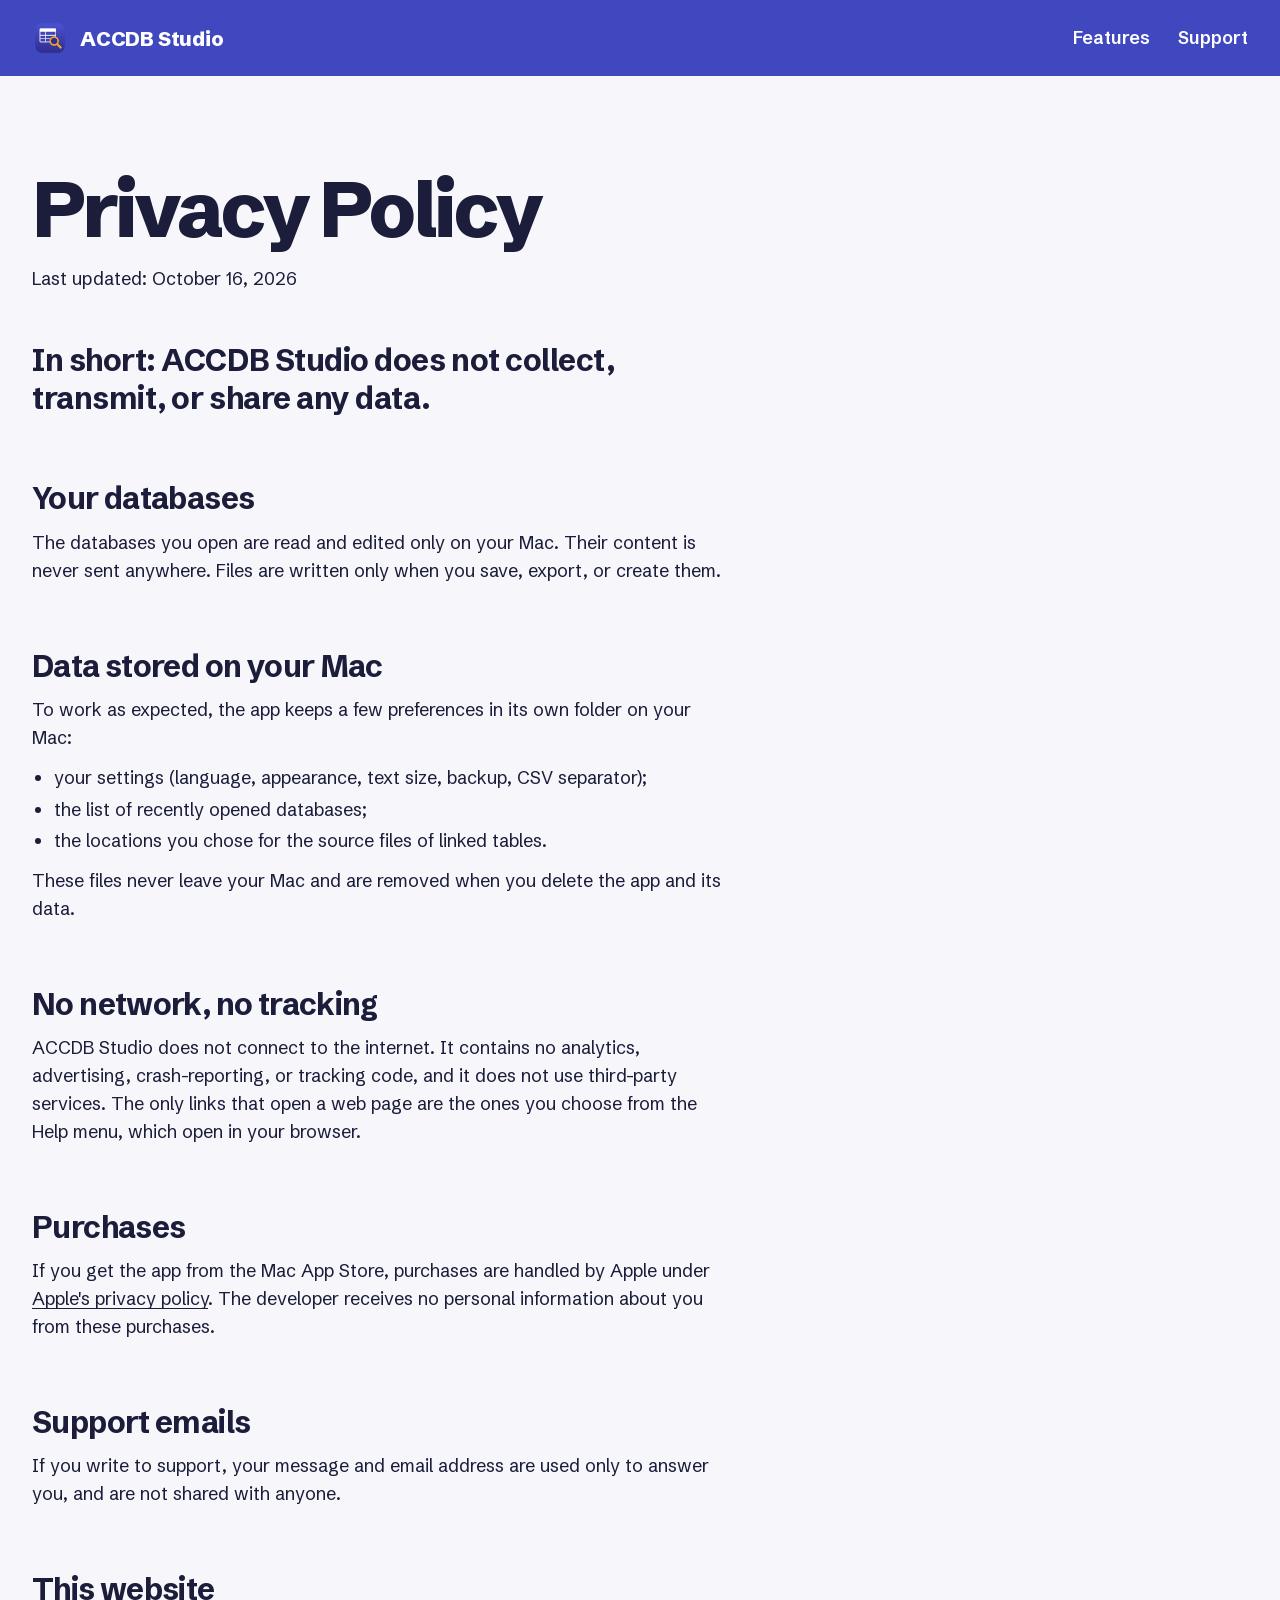
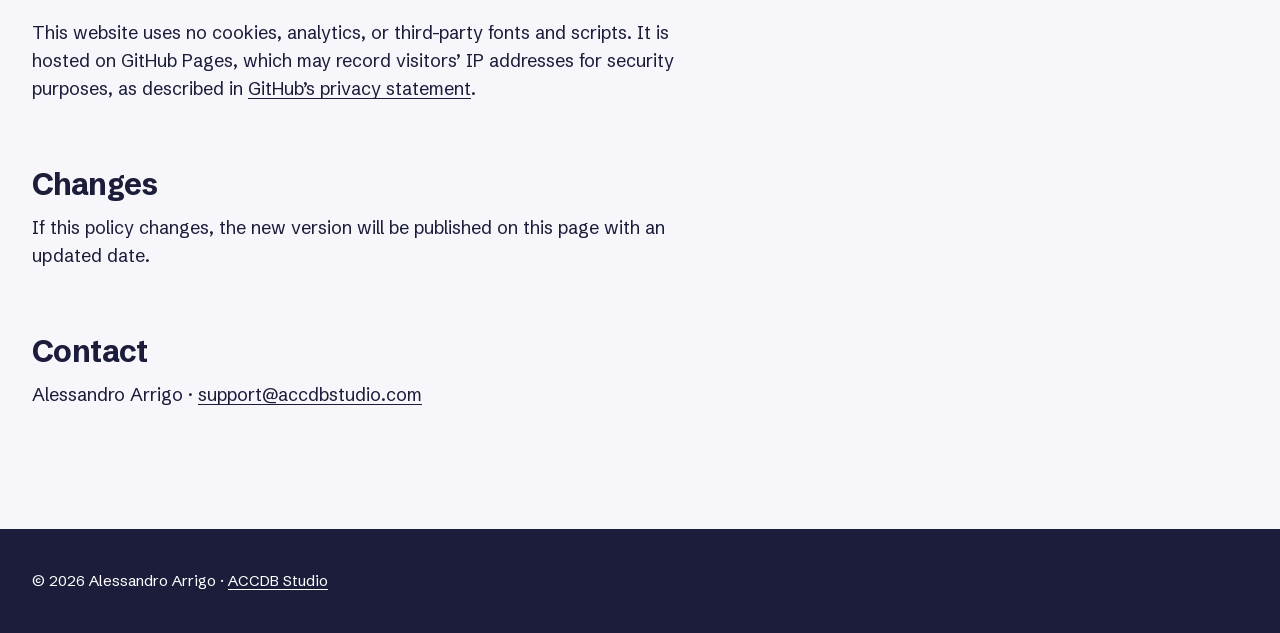
==== commit a3bc7ae6: "Contatto: support@accdbstudio.com Co-Authored-By: Claude Opus 5.5 (1M context) <noreply@anthropic.co" ====
--- a/privacy.html
+++ b/privacy.html
@@ -62,7 +62,7 @@
   <p>If this policy changes, the new version will be published on this page with an updated date.</p>
 
   <h2>Contact</h2>
-  <p>Alessandro Arrigo · <a href="mailto:info@alessandroarrigo.com">info@alessandroarrigo.com</a></p>
+  <p>Alessandro Arrigo · <a href="mailto:support@accdbstudio.com">support@accdbstudio.com</a></p>
 </main>
 
 <footer class="page-foot">
